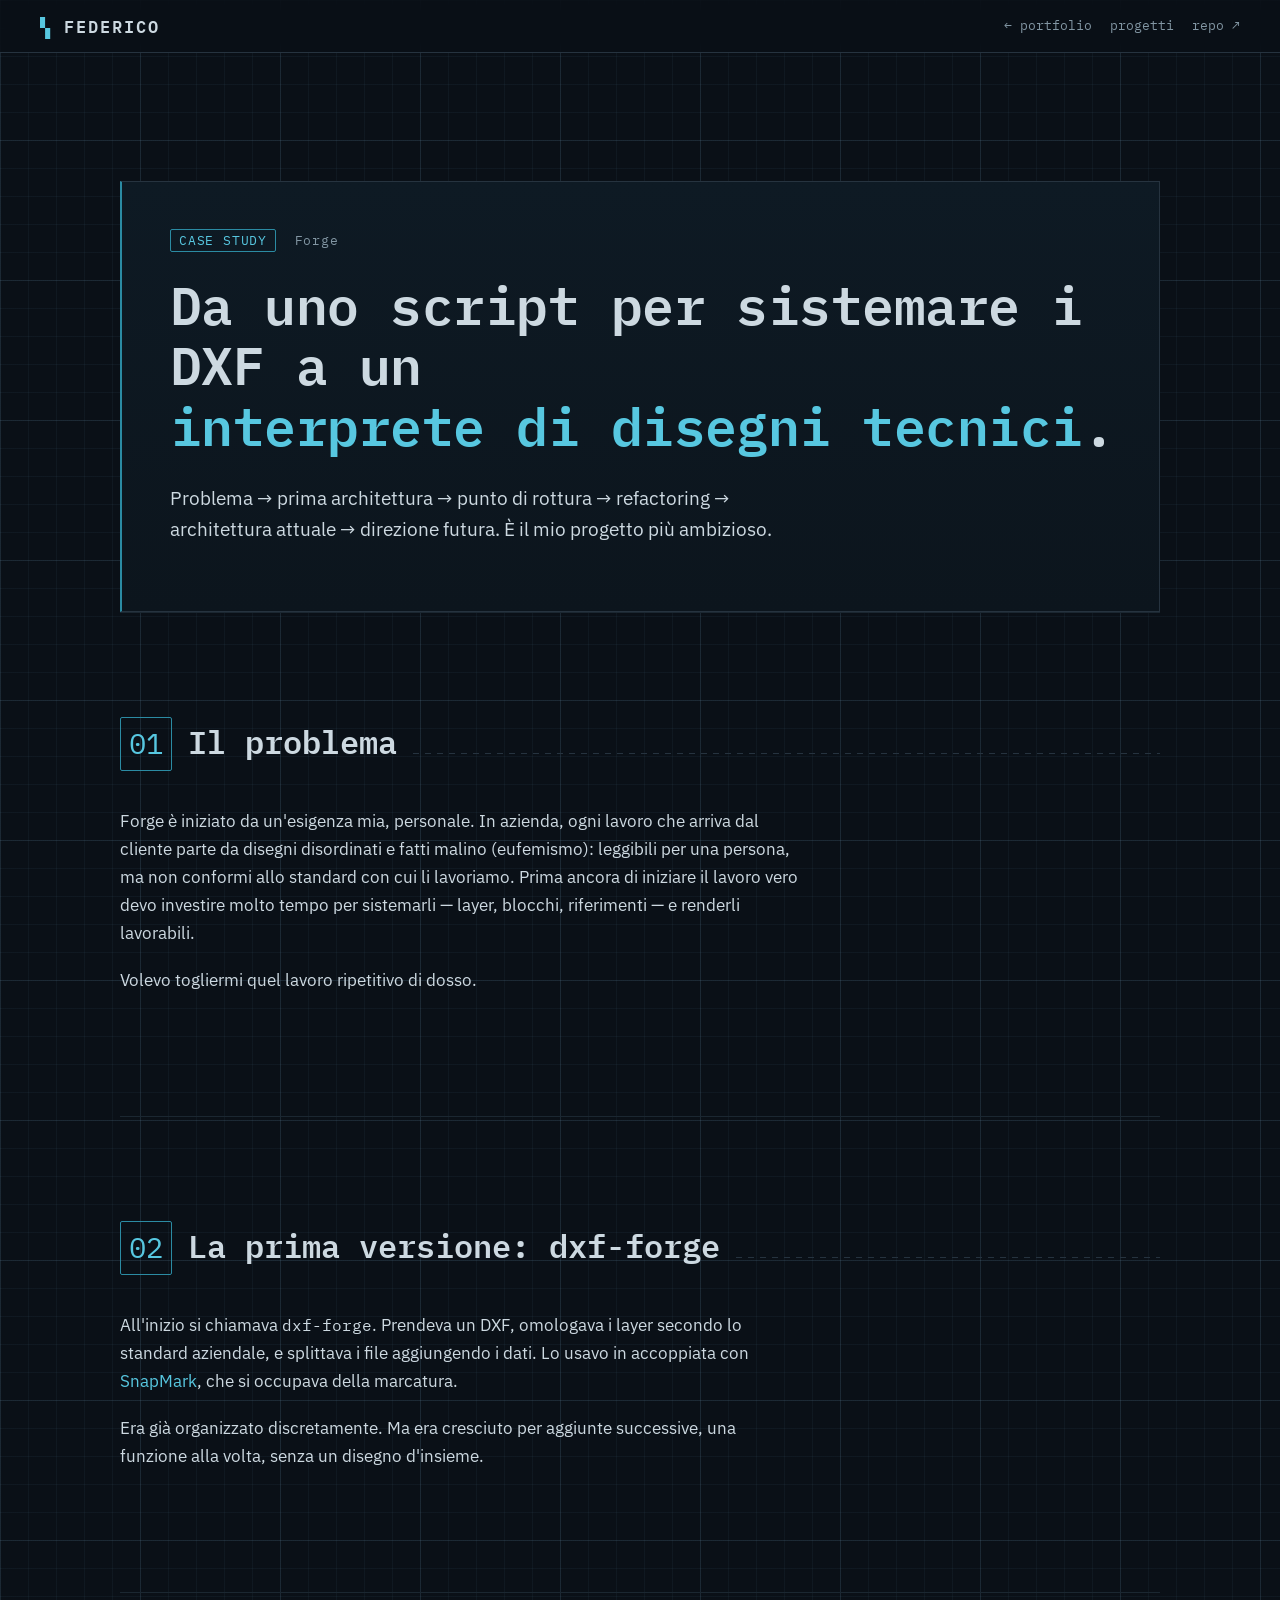
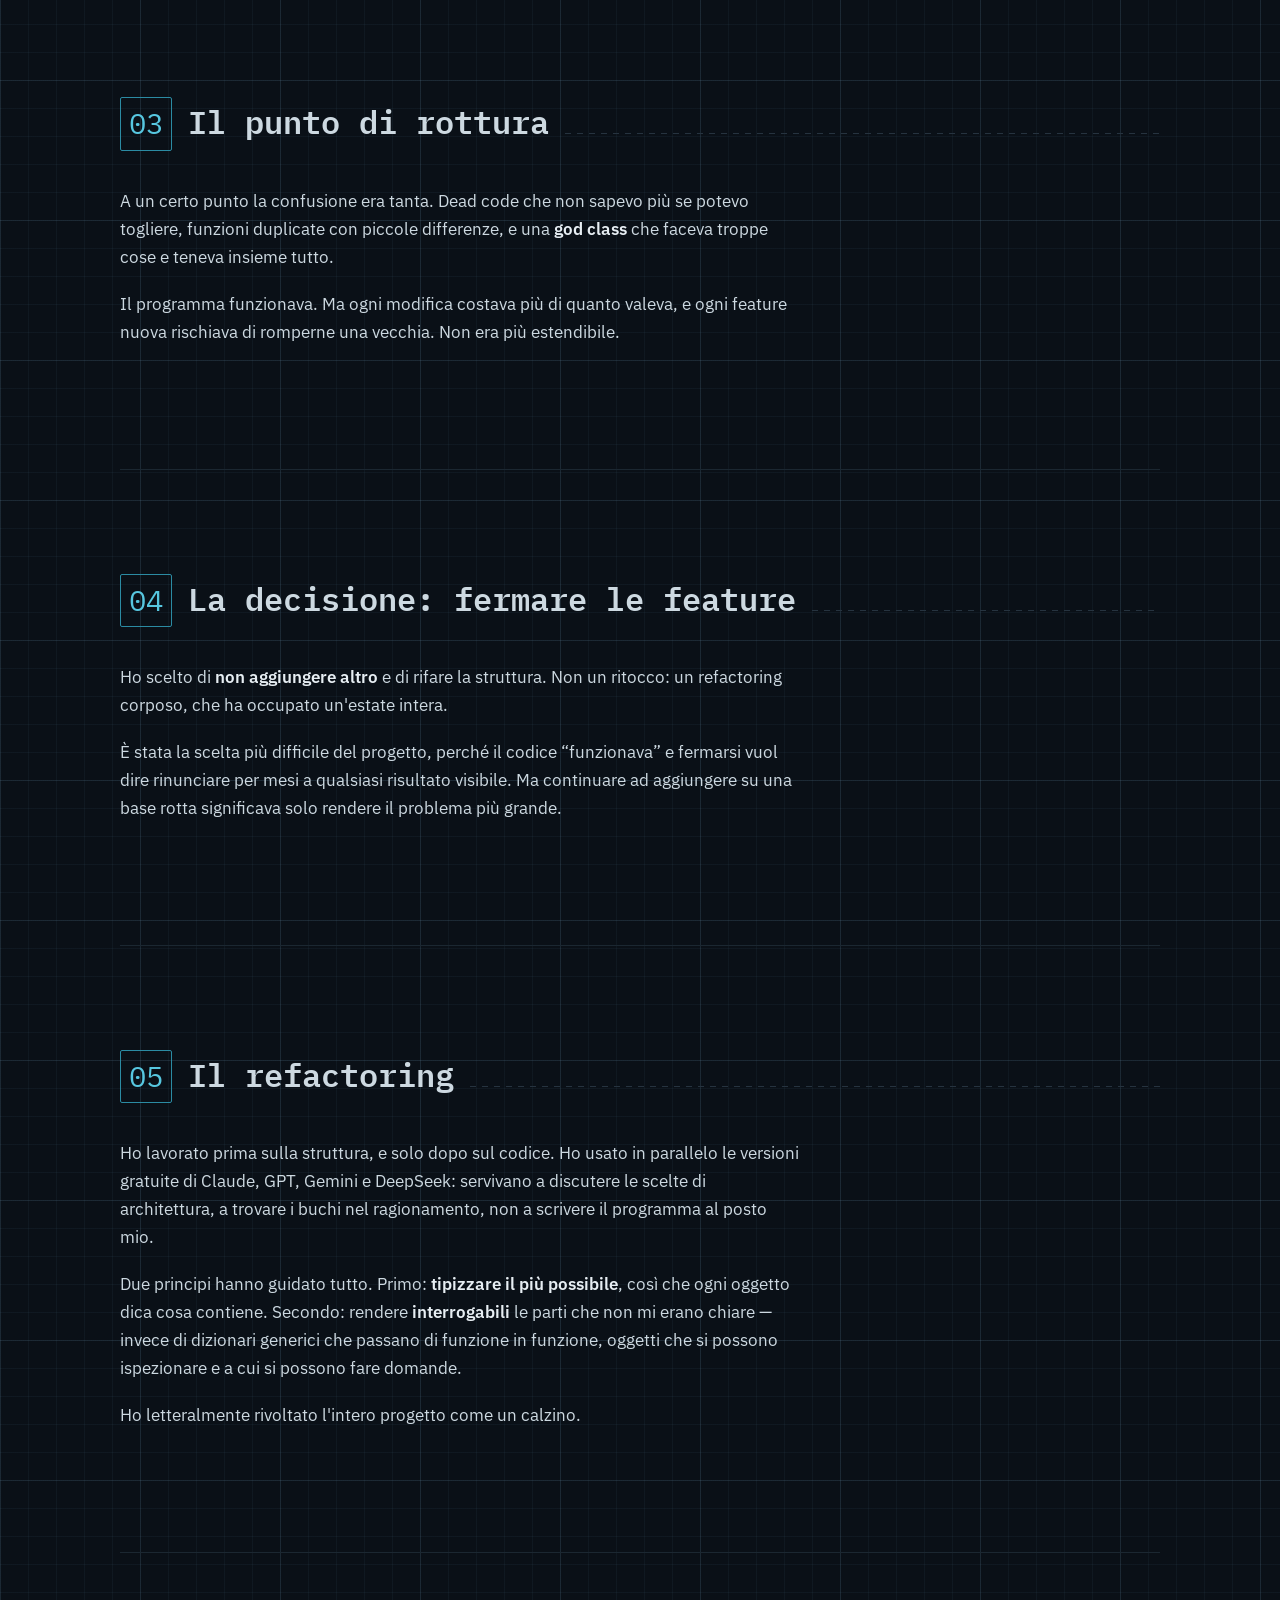
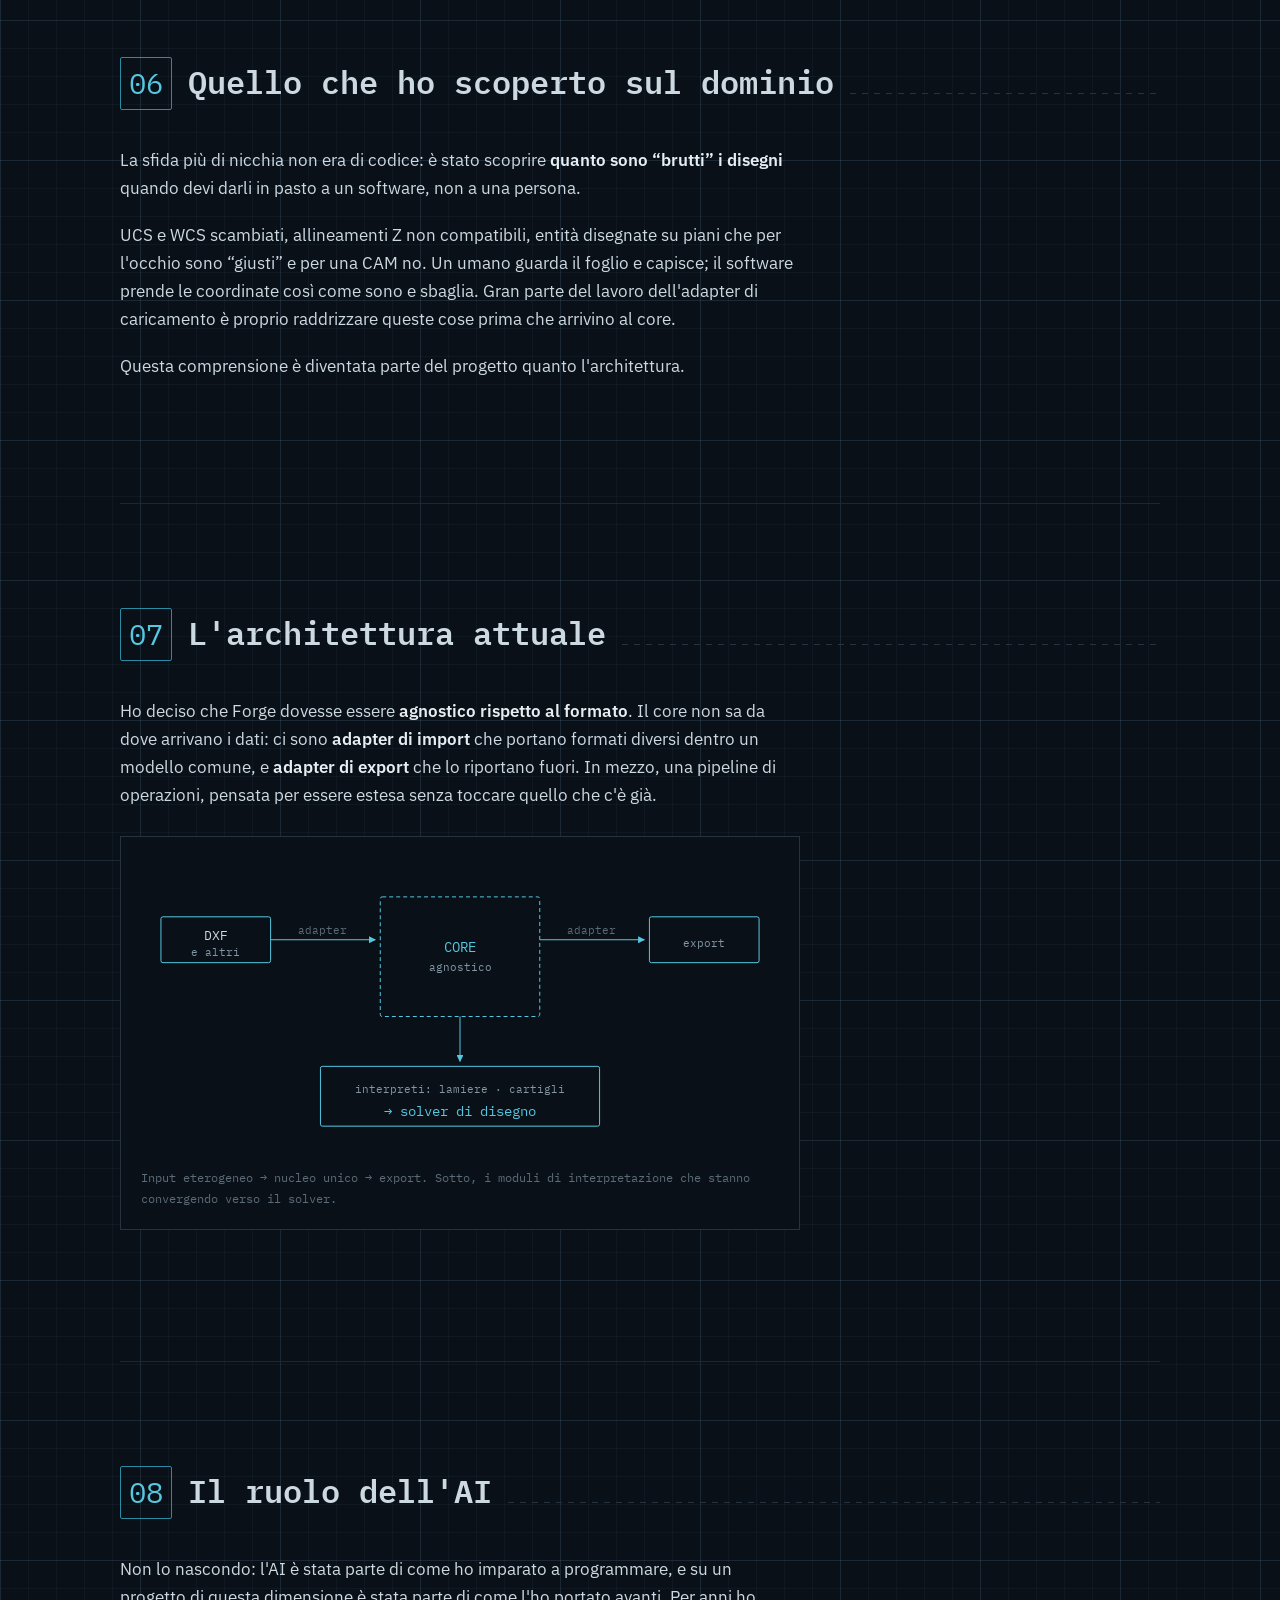
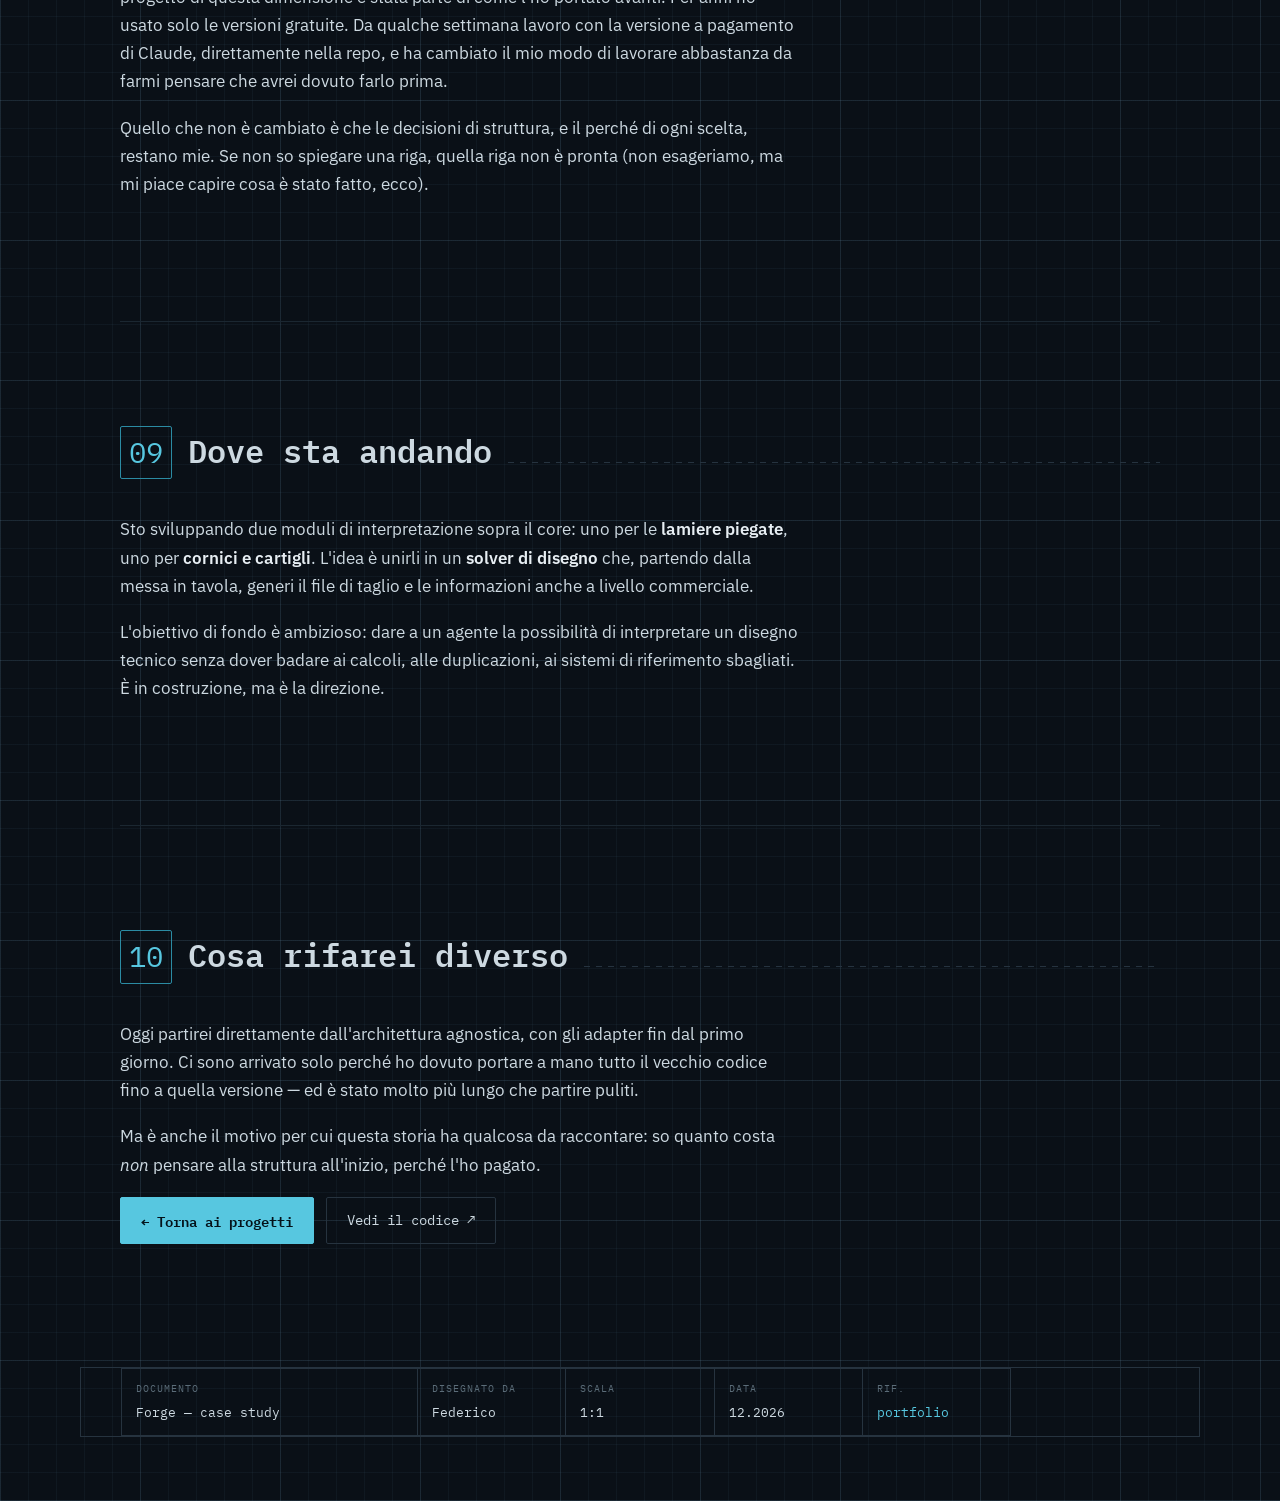
==== forge.html @ f7c309a3 "First version" ====
<!DOCTYPE html>
<html lang="it">
<head>
    <meta charset="UTF-8">
    <meta name="viewport" content="width=device-width, initial-scale=1.0">
    <title>Forge — case study — Federico</title>
    <meta name="description" content="Case study: da dxf-forge, uno script per omologare i layer dei DXF, a Forge, un interprete di disegni tecnici con core agnostico rispetto al formato. Problema, punto di rottura, il refactoring di un'estate, architettura attuale e direzione futura.">
    <meta name="author" content="Federico">

    <link rel="preconnect" href="https://fonts.googleapis.com">
    <link rel="preconnect" href="https://fonts.gstatic.com" crossorigin>
    <link href="https://fonts.googleapis.com/css2?family=IBM+Plex+Mono:wght@400;500;600&family=IBM+Plex+Sans:wght@400;500;600&display=swap" rel="stylesheet">
    <link rel="stylesheet" href="style.css">
</head>
<body>

<a class="skip-link" href="#main">Salta al contenuto</a>

<header class="topbar">
    <a class="topbar__id" href="index.html">
        <span class="mark">▚</span> FEDERICO
    </a>
    <nav class="topbar__nav" aria-label="Navigazione">
        <a href="index.html">← portfolio</a>
        <a href="index.html#progetti">progetti</a>
        <a href="https://github.com/serg-you-lin/forge" target="_blank" rel="noopener">repo ↗</a>
    </nav>
</header>

<main id="main">

    <!-- ============================================ INTESTAZIONE -->
    <section class="hero hero--case">
        <div class="hero__frame">
            <p class="eyebrow">
                <span class="eyebrow__tag">CASE STUDY</span>
                Forge
            </p>

            <h1 id="hero-title">
                Da uno script per sistemare i DXF a un
                <span class="hl">interprete di disegni tecnici</span>.
            </h1>

            <p class="hero__lede">
                Problema → prima architettura → punto di rottura → refactoring →
                architettura attuale → direzione futura. È il mio progetto più ambizioso.
            </p>
        </div>
    </section>

    <!-- ============================================ 01 PROBLEMA -->
    <section class="section" aria-labelledby="s1">
        <div class="section__head">
            <span class="section__num">01</span>
            <h2 id="s1">Il problema</h2>
            <span class="section__rule" aria-hidden="true"></span>
        </div>
        <div class="prose">
            <p>
                Forge è iniziato da un'esigenza mia, personale. In azienda, ogni lavoro
                che arriva dal cliente parte da disegni disordinati e fatti malino (eufemismo):
                leggibili per una persona, ma non conformi allo standard con cui li
                lavoriamo. Prima ancora di iniziare il lavoro vero devo investire molto
                tempo per sistemarli — layer, blocchi, riferimenti — e renderli
                lavorabili.
            </p>
            <p>
                Volevo togliermi quel lavoro ripetitivo di dosso.
            </p>
        </div>
    </section>

    <!-- ============================================ 02 PRIMA ARCHITETTURA -->
    <section class="section" aria-labelledby="s2">
        <div class="section__head">
            <span class="section__num">02</span>
            <h2 id="s2">La prima versione: dxf-forge</h2>
            <span class="section__rule" aria-hidden="true"></span>
        </div>
        <div class="prose">
            <p>
                All'inizio si chiamava <span class="mono">dxf-forge</span>. Prendeva un
                DXF, omologava i layer secondo lo standard aziendale, e splittava i file
                aggiungendo i dati. Lo usavo in accoppiata con
                <a href="index.html#snapmark">SnapMark</a>, che si occupava della
                marcatura.
            </p>
            <p>
                Era già organizzato discretamente. Ma era cresciuto per aggiunte
                successive, una funzione alla volta, senza un disegno d'insieme.
            </p>
        </div>
    </section>

    <!-- ============================================ 03 PUNTO DI ROTTURA -->
    <section class="section" aria-labelledby="s3">
        <div class="section__head">
            <span class="section__num">03</span>
            <h2 id="s3">Il punto di rottura</h2>
            <span class="section__rule" aria-hidden="true"></span>
        </div>
        <div class="prose">
            <p>
                A un certo punto la confusione era tanta. Dead code che non sapevo più
                se potevo togliere, funzioni duplicate con piccole differenze, e una
                <strong>god class</strong> che faceva troppe cose e teneva insieme tutto.
            </p>
            <p>
                Il programma funzionava. Ma ogni modifica costava più di quanto valeva,
                e ogni feature nuova rischiava di romperne una vecchia. Non era più
                estendibile.
            </p>
        </div>
    </section>

    <!-- ============================================ 04 DECISIONE -->
    <section class="section" aria-labelledby="s4">
        <div class="section__head">
            <span class="section__num">04</span>
            <h2 id="s4">La decisione: fermare le feature</h2>
            <span class="section__rule" aria-hidden="true"></span>
        </div>
        <div class="prose">
            <p>
                Ho scelto di <strong>non aggiungere altro</strong> e di rifare la
                struttura. Non un ritocco: un refactoring corposo, che ha occupato
                un'estate intera.
            </p>
            <p>
                È stata la scelta più difficile del progetto, perché il codice
                “funzionava” e fermarsi vuol dire rinunciare per mesi a qualsiasi
                risultato visibile. Ma continuare ad aggiungere su una base rotta
                significava solo rendere il problema più grande.
            </p>
        </div>
    </section>

    <!-- ============================================ 05 REFACTORING -->
    <section class="section" aria-labelledby="s5">
        <div class="section__head">
            <span class="section__num">05</span>
            <h2 id="s5">Il refactoring</h2>
            <span class="section__rule" aria-hidden="true"></span>
        </div>
        <div class="prose">
            <p>
                Ho lavorato prima sulla struttura, e solo dopo sul codice.
                Ho usato in parallelo le versioni gratuite di Claude,
                GPT, Gemini e DeepSeek: servivano a discutere le scelte di architettura,
                a trovare i buchi nel ragionamento, non a scrivere il programma al posto
                mio.
            </p>
            <p>
                Due principi hanno guidato tutto. Primo: <strong>tipizzare il più
                possibile</strong>, così che ogni oggetto dica cosa contiene. Secondo:
                rendere <strong>interrogabili</strong> le parti che non mi erano chiare —
                invece di dizionari generici che passano di funzione in funzione, oggetti
                che si possono ispezionare e a cui si possono fare domande.
            </p>
            <p>
                Ho letteralmente rivoltato l'intero progetto come un calzino.
            </p>
        </div>
    </section>

    <!-- ============================================ 06 DOMINIO -->
    <section class="section" aria-labelledby="s6">
        <div class="section__head">
            <span class="section__num">06</span>
            <h2 id="s6">Quello che ho scoperto sul dominio</h2>
            <span class="section__rule" aria-hidden="true"></span>
        </div>
        <div class="prose">
            <p>
                La sfida più di nicchia non era di codice: è stato scoprire
                <strong>quanto sono “brutti” i disegni</strong> quando devi darli in
                pasto a un software, non a una persona.
            </p>
            <p>
                UCS e WCS scambiati, allineamenti Z non compatibili, entità disegnate
                su piani che per l'occhio sono “giusti” e per una CAM no. Un umano
                guarda il foglio e capisce; il software prende le coordinate così come
                sono e sbaglia. Gran parte del lavoro dell'adapter di caricamento è
                proprio raddrizzare queste cose prima che arrivino al core.
            </p>
            <p>
                Questa comprensione è diventata parte del progetto quanto l'architettura.
            </p>
        </div>
    </section>

    <!-- ============================================ 07 ARCHITETTURA ATTUALE -->
    <section class="section" aria-labelledby="s7">
        <div class="section__head">
            <span class="section__num">07</span>
            <h2 id="s7">L'architettura attuale</h2>
            <span class="section__rule" aria-hidden="true"></span>
        </div>
        <div class="prose">
            <p>
                Ho deciso che Forge dovesse essere <strong>agnostico rispetto al
                formato</strong>. Il core non sa da dove arrivano i dati: ci sono
                <strong>adapter di import</strong> che portano formati diversi dentro un
                modello comune, e <strong>adapter di export</strong> che lo riportano
                fuori. In mezzo, una pipeline di operazioni, pensata per essere estesa
                senza toccare quello che c'è già.
            </p>

            <figure class="diagram">
                <svg viewBox="0 0 640 300" role="img" aria-labelledby="forge-diagram-title">
                    <title id="forge-diagram-title">Architettura di Forge: adapter di input, core agnostico, adapter di output, e sotto i moduli interpreti che convergono verso un solver di disegno</title>
                    <defs>
                        <marker id="arrow" viewBox="0 0 10 10" refX="9" refY="5" markerWidth="7" markerHeight="7" orient="auto-start-reverse">
                            <path d="M0 0 L10 5 L0 10 z" fill="currentColor"/>
                        </marker>
                    </defs>
                    <g class="d-dim">
                        <rect x="20" y="60" width="110" height="46" rx="2"/>
                        <text x="75" y="80">DXF</text>
                        <text x="75" y="96" class="d-small">e altri</text>
                    </g>
                    <line x1="130" y1="83" x2="235" y2="83" marker-end="url(#arrow)"/>
                    <text x="182" y="74" class="d-small d-mid">adapter</text>

                    <g class="d-core">
                        <rect x="240" y="40" width="160" height="120" rx="2"/>
                        <text x="320" y="92" class="d-strong">CORE</text>
                        <text x="320" y="112" class="d-small">agnostico</text>
                    </g>

                    <line x1="400" y1="83" x2="505" y2="83" marker-end="url(#arrow)"/>
                    <text x="452" y="74" class="d-small d-mid">adapter</text>
                    <g class="d-dim">
                        <rect x="510" y="60" width="110" height="46" rx="2"/>
                        <text x="565" y="87" class="d-small">export</text>
                    </g>

                    <line x1="320" y1="160" x2="320" y2="205" marker-end="url(#arrow)"/>
                    <g class="d-dim">
                        <rect x="180" y="210" width="280" height="60" rx="2"/>
                        <text x="320" y="234" class="d-small">interpreti: lamiere · cartigli</text>
                        <text x="320" y="256" class="d-strong">→ solver di disegno</text>
                    </g>
                </svg>
                <figcaption>
                    Input eterogeneo → nucleo unico → export. Sotto, i moduli di
                    interpretazione che stanno convergendo verso il solver.
                </figcaption>
            </figure>
        </div>
    </section>

    <!-- ============================================ 08 AI -->
    <section class="section" aria-labelledby="s8">
        <div class="section__head">
            <span class="section__num">08</span>
            <h2 id="s8">Il ruolo dell'AI</h2>
            <span class="section__rule" aria-hidden="true"></span>
        </div>
        <div class="prose">
            <p>
                Non lo nascondo: l'AI è stata parte di come ho imparato a programmare,
                e su un progetto di questa dimensione è stata parte di come l'ho
                portato avanti. Per anni ho usato solo le versioni gratuite. Da qualche
                settimana lavoro con la versione a pagamento di Claude, direttamente
                nella repo, e ha cambiato il mio modo di lavorare abbastanza da farmi
                pensare che avrei dovuto farlo prima.
            </p>
            <p>
                Quello che non è cambiato è che le decisioni di struttura, e il perché
                di ogni scelta, restano mie. Se non so spiegare una riga, quella riga
                non è pronta (non esageriamo, ma mi piace capire cosa è stato fatto, ecco).
            </p>
        </div>
    </section>

    <!-- ============================================ 09 FUTURO -->
    <section class="section" aria-labelledby="s9">
        <div class="section__head">
            <span class="section__num">09</span>
            <h2 id="s9">Dove sta andando</h2>
            <span class="section__rule" aria-hidden="true"></span>
        </div>
        <div class="prose">
            <p>
                Sto sviluppando due moduli di interpretazione sopra il core: uno per le
                <strong>lamiere piegate</strong>, uno per <strong>cornici e
                cartigli</strong>. L'idea è unirli in un <strong>solver di disegno</strong>
                che, partendo dalla messa in tavola, generi il file di taglio e le
                informazioni anche a livello commerciale.
            </p>
            <p>
                L'obiettivo di fondo è ambizioso: dare a un agente la possibilità di
                interpretare un disegno tecnico senza dover badare ai calcoli, alle
                duplicazioni, ai sistemi di riferimento sbagliati. È in costruzione, ma
                è la direzione.
            </p>
        </div>
    </section>

    <!-- ============================================ 10 COSA RIFAREI -->
    <section class="section" aria-labelledby="s10">
        <div class="section__head">
            <span class="section__num">10</span>
            <h2 id="s10">Cosa rifarei diverso</h2>
            <span class="section__rule" aria-hidden="true"></span>
        </div>
        <div class="prose">
            <p>
                Oggi partirei direttamente dall'architettura agnostica, con gli adapter
                fin dal primo giorno. Ci sono arrivato solo perché ho dovuto portare a
                mano tutto il vecchio codice fino a quella versione — ed è stato molto
                più lungo che partire puliti.
            </p>
            <p>
                Ma è anche il motivo per cui questa storia ha qualcosa da raccontare:
                so quanto costa <em>non</em> pensare alla struttura all'inizio, perché
                l'ho pagato.
            </p>

            <p class="project__cta-line">
                <a class="btn btn--primary" href="index.html#progetti">← Torna ai progetti</a>
                <a class="btn" href="https://github.com/serg-you-lin/forge" target="_blank" rel="noopener">Vedi il codice ↗</a>
            </p>
        </div>
    </section>
</main>

<footer class="titleblock" aria-label="Cartiglio">
    <div class="titleblock__cell titleblock__cell--wide">
        <span class="k">DOCUMENTO</span>
        <span class="v">Forge — case study</span>
    </div>
    <div class="titleblock__cell">
        <span class="k">DISEGNATO DA</span>
        <span class="v">Federico</span>
    </div>
    <div class="titleblock__cell">
        <span class="k">SCALA</span>
        <span class="v">1:1</span>
    </div>
    <div class="titleblock__cell">
        <span class="k">DATA</span>
        <span class="v" id="tb-date">2026</span>
    </div>
    <div class="titleblock__cell titleblock__cell--wide">
        <span class="k">RIF.</span>
        <span class="v"><a href="index.html">portfolio</a></span>
    </div>
</footer>

<script src="script.js"></script>
</body>
</html>
---- style.css ----
/* =========================================================================
   Portfolio — Federico
   Estetica: blueprint / disegno tecnico. Fondo scuro, griglia tenue,
   linee di quota, tipografia monospace tecnica, cartiglio in chiusura.
   ========================================================================= */

:root {
    --bg:          #0a1017;
    --bg-panel:    #0e1a24;
    --bg-panel-2:  #0c151d;
    --grid:        rgba(120, 175, 205, 0.055);
    --grid-strong: rgba(120, 175, 205, 0.11);

    --ink:         #cdd9e1;
    --ink-dim:     #8296a3;
    --ink-faint:   #5b6c78;

    --line:        #26333f;
    --line-soft:   #1b2731;

    --accent:      #57c7e0;   /* ciano: linee di quota, link, bordi vivi */
    --accent-deep: #2b8ba3;
    --warm:        #e0a45c;   /* ambra: usato con parsimonia (revisioni, hatch) */

    --maxw:        1120px;
    --prose:       68ch;

    --mono: "IBM Plex Mono", ui-monospace, "SF Mono", "Cascadia Code", Menlo, Consolas, monospace;
    --sans: "IBM Plex Sans", system-ui, -apple-system, "Segoe UI", Roboto, sans-serif;
}

* { box-sizing: border-box; }

[hidden] { display: none !important; }

html { scroll-behavior: smooth; }

@media (prefers-reduced-motion: reduce) {
    html { scroll-behavior: auto; }
    * { animation: none !important; transition: none !important; }
}

body {
    margin: 0;
    background-color: var(--bg);
    background-image:
        linear-gradient(var(--grid) 1px, transparent 1px),
        linear-gradient(90deg, var(--grid) 1px, transparent 1px),
        linear-gradient(var(--grid-strong) 1px, transparent 1px),
        linear-gradient(90deg, var(--grid-strong) 1px, transparent 1px);
    background-size:
        28px 28px,
        28px 28px,
        140px 140px,
        140px 140px;
    color: var(--ink);
    font-family: var(--sans);
    font-size: 17px;
    line-height: 1.65;
    -webkit-font-smoothing: antialiased;
}

h1, h2, h3 { font-family: var(--mono); font-weight: 600; line-height: 1.15; }

a { color: var(--accent); text-decoration: none; }
a:hover { text-decoration: underline; text-underline-offset: 3px; }

strong { color: #e7eef3; font-weight: 600; }

.mono { font-family: var(--mono); font-size: 0.92em; }

.skip-link {
    position: absolute;
    left: -9999px;
    top: 0;
    background: var(--accent);
    color: #04121a;
    padding: 10px 16px;
    font-family: var(--mono);
    z-index: 100;
}
.skip-link:focus { left: 8px; top: 8px; }

:focus-visible {
    outline: 2px solid var(--accent);
    outline-offset: 3px;
}

/* ---------------------------------------------------------------- topbar */
.topbar {
    position: sticky;
    top: 0;
    z-index: 50;
    display: flex;
    flex-wrap: wrap;
    gap: 8px 20px;
    align-items: center;
    justify-content: space-between;
    padding: 12px clamp(16px, 4vw, 40px);
    background: rgba(10, 16, 23, 0.85);
    backdrop-filter: blur(8px);
    border-bottom: 1px solid var(--line);
}

.topbar__id {
    font-family: var(--mono);
    font-weight: 600;
    letter-spacing: 0.12em;
    color: var(--ink);
}
.topbar__id:hover { text-decoration: none; color: var(--accent); }
.topbar__id .mark { color: var(--accent); }

.topbar__nav {
    display: flex;
    flex-wrap: wrap;
    gap: 4px 18px;
    font-family: var(--mono);
    font-size: 0.82rem;
}
.topbar__nav a { color: var(--ink-dim); }
.topbar__nav a:hover,
.topbar__nav a.is-active { color: var(--accent); text-decoration: none; }
.topbar__nav a.is-active { text-shadow: 0 0 12px rgba(87, 199, 224, 0.4); }

/* ---------------------------------------------------------------- layout */
main {
    max-width: var(--maxw);
    margin: 0 auto;
    padding: 0 clamp(16px, 4vw, 40px);
}

.section {
    padding: clamp(56px, 9vw, 104px) 0;
    border-top: 1px solid var(--line-soft);
}

.section__head {
    display: flex;
    align-items: baseline;
    gap: 16px;
    margin-bottom: 36px;
}
.section__num {
    font-family: var(--mono);
    font-size: 1.8rem;
    color: var(--accent);
    border: 1px solid var(--accent-deep);
    padding: 2px 8px;
    border-radius: 2px;
    flex: none;
}
.section__head h2 { font-size: clamp(1.5rem, 4vw, 2rem); margin: 0; }
.section__rule {
    flex: 1;
    height: 1px;
    background: repeating-linear-gradient(90deg, var(--line) 0 6px, transparent 6px 12px);
}

.section__intro {
    color: var(--ink-dim);
    max-width: var(--prose);
    margin: -12px 0 32px;
    font-family: var(--mono);
    font-size: 0.9rem;
}

/* ---------------------------------------------------------------- hero */
.hero {
    padding: clamp(48px, 11vw, 128px) 0 clamp(40px, 7vw, 72px);
}

.hero__frame {
    position: relative;
    border: 1px solid var(--line);
    border-left: 2px solid var(--accent-deep);
    padding: clamp(24px, 5vw, 48px);
    background: linear-gradient(180deg, var(--bg-panel), var(--bg-panel-2));
}

.eyebrow {
    font-family: var(--mono);
    font-size: 0.82rem;
    letter-spacing: 0.06em;
    color: var(--ink-dim);
    margin: 0 0 22px;
}
.eyebrow__tag {
    color: var(--accent);
    border: 1px solid var(--accent-deep);
    padding: 2px 8px;
    border-radius: 2px;
    margin-right: 10px;
}

h1#hero-title {
    font-size: clamp(1.9rem, 6vw, 3.3rem);
    margin: 0 0 26px;
    letter-spacing: -0.01em;
}
h1 .hl {
    color: var(--accent);
    position: relative;
    white-space: nowrap;
}
h1 .hl::after {
    content: "";
    position: absolute;
    left: 0; right: 0; bottom: 2px;
    height: 6px;
    background: rgba(87, 199, 224, 0.18);
    z-index: -1;
}

.hero__lede {
    font-size: clamp(1rem, 2.4vw, 1.2rem);
    max-width: 60ch;
    margin: 0 0 18px;
}
.hero__identity {
    color: var(--ink-dim);
    max-width: 62ch;
    margin: 0 0 30px;
}

.hero__cta {
    display: flex;
    flex-wrap: wrap;
    gap: 12px;
}

.btn {
    display: inline-block;
    font-family: var(--mono);
    font-size: 0.88rem;
    padding: 11px 20px;
    border: 1px solid var(--line);
    border-radius: 2px;
    color: var(--ink);
    background: transparent;
    transition: border-color 0.15s, color 0.15s, background 0.15s;
}
.btn:hover {
    text-decoration: none;
    border-color: var(--accent);
    color: var(--accent);
}
.btn--primary {
    background: var(--accent);
    border-color: var(--accent);
    color: #04121a;
    font-weight: 600;
}
.btn--primary:hover {
    background: #7ad6ea;
    border-color: #7ad6ea;
    color: #04121a;
}
.btn--ghost { color: var(--ink-dim); }

.dimline {
    display: flex;
    align-items: center;
    gap: 6px;
    margin-top: 34px;
    color: var(--accent);
}
.dimline__end {
    width: 1px;
    height: 12px;
    background: currentColor;
    flex: none;
}
.dimline__bar {
    height: 1px;
    background: currentColor;
    flex: 1;
    min-width: 18px;
}
.dimline__label {
    font-family: var(--mono);
    font-size: 0.74rem;
    letter-spacing: 0.04em;
    color: var(--ink-dim);
    white-space: nowrap;
}

.hero__stats {
    list-style: none;
    display: grid;
    grid-template-columns: repeat(auto-fit, minmax(180px, 1fr));
    gap: 1px;
    margin: 28px 0 0;
    padding: 0;
    background: var(--line-soft);
    border: 1px solid var(--line-soft);
}
.hero__stats li {
    background: var(--bg);
    padding: 18px 20px;
    display: flex;
    flex-direction: column;
    gap: 4px;
}
.hero__stats .num {
    font-family: var(--mono);
    font-size: 1.9rem;
    color: var(--accent);
    line-height: 1;
}
.hero__stats .cap {
    font-size: 0.82rem;
    color: var(--ink-dim);
}

.hero__index {
    display: grid;
    grid-template-columns: repeat(auto-fit, minmax(200px, 1fr));
    gap: 1px;
    margin-top: 28px;
    background: var(--line-soft);
    border: 1px solid var(--line-soft);
}
.hero__index a {
    background: var(--bg);
    color: var(--ink);
    font-family: var(--mono);
    font-size: 0.9rem;
    padding: 16px 18px;
    display: flex;
    align-items: center;
    gap: 10px;
    transition: background 0.15s, color 0.15s;
}
.hero__index a:hover {
    text-decoration: none;
    background: var(--bg-panel);
    color: var(--accent);
}
.hero__index-n {
    color: var(--accent);
    font-size: 0.78rem;
    flex: none;
}

/* ---------------------------------------------------------------- prose */
.prose { max-width: var(--prose); }
.prose p { margin: 0 0 1.1em; }

.project__cta-line { margin: 1.6em 0 0; display: flex; flex-wrap: wrap; gap: 12px; }

.hero--case { padding-bottom: 0; }

.pull {
    margin: 1.6em 0;
    padding: 4px 0 4px 20px;
    border-left: 2px solid var(--accent);
    font-family: var(--mono);
    font-size: 0.95rem;
    color: var(--ink);
}
.pull p { margin: 0; }

/* ---------------------------------------------------------------- skills */
.skills {
    display: grid;
    grid-template-columns: repeat(auto-fit, minmax(260px, 1fr));
    gap: 1px;
    background: var(--line-soft);
    border: 1px solid var(--line-soft);
}
.skillcol {
    background: var(--bg);
    padding: 24px 22px;
}
.skillcol h3 {
    font-size: 0.95rem;
    margin: 0 0 16px;
    color: var(--accent);
    letter-spacing: 0.04em;
}
.skillcol ul { margin: 0; padding: 0; list-style: none; }
.skillcol li {
    position: relative;
    padding-left: 18px;
    margin-bottom: 12px;
    font-size: 0.92rem;
    color: var(--ink-dim);
}
.skillcol li::before {
    content: "+";
    position: absolute;
    left: 0;
    color: var(--accent-deep);
    font-family: var(--mono);
}
.skillcol strong { color: var(--ink); }

/* ---------------------------------------------------------------- projects */
.project {
    position: relative;
    background: linear-gradient(180deg, var(--bg-panel), var(--bg-panel-2));
    border: 1px solid var(--line);
    padding: clamp(22px, 4vw, 40px);
    margin-bottom: 28px;
}
.project--feature { margin-bottom: 36px; }

.project__corner {
    position: absolute;
    width: 14px;
    height: 14px;
    border: 2px solid var(--accent);
    pointer-events: none;
}
.project__corner--tl { top: -1px; left: -1px; border-right: 0; border-bottom: 0; }
.project__corner--br { bottom: -1px; right: -1px; border-left: 0; border-top: 0; }

.project__kicker {
    font-family: var(--mono);
    font-size: 0.72rem;
    letter-spacing: 0.14em;
    color: var(--accent);
    margin: 0 0 8px;
}
.project__head h3 {
    font-size: clamp(1.3rem, 3.4vw, 1.8rem);
    margin: 0;
}
.project__tagline {
    color: var(--ink-dim);
    margin: 10px 0 0;
    max-width: 54ch;
}
.project__body { margin-top: 22px; }

.project__note {
    border-top: 1px solid var(--line-soft);
    padding-top: 16px;
    color: var(--ink-dim);
    font-style: italic;
}
.project__micro,
.project__body .project__micro {
    font-family: var(--mono);
    font-size: 0.8rem;
    color: var(--ink-faint);
    margin: 8px 0 0;
}

.project__meta {
    display: flex;
    flex-wrap: wrap;
    gap: 8px;
    margin-top: 20px;
}
.tag {
    font-family: var(--mono);
    font-size: 0.76rem;
    padding: 4px 10px;
    border: 1px solid var(--line);
    border-radius: 2px;
    color: var(--ink-dim);
}
.tag--link {
    color: var(--accent);
    border-color: var(--accent-deep);
}
.tag--link:hover { background: rgba(87, 199, 224, 0.1); text-decoration: none; }

/* case study steps */
.casestudy {
    display: grid;
    gap: 2px;
    background: var(--line-soft);
    border: 1px solid var(--line-soft);
    margin-bottom: 28px;
}
.casestudy__step {
    background: var(--bg);
    padding: 16px 18px;
    display: grid;
    grid-template-columns: 160px 1fr;
    gap: 18px;
}
.casestudy__label {
    font-family: var(--mono);
    font-size: 0.78rem;
    color: var(--accent);
    letter-spacing: 0.04em;
    padding-top: 2px;
}
.casestudy__step p { margin: 0; font-size: 0.94rem; }

/* minor grid */
.grid-minor {
    display: grid;
    grid-template-columns: repeat(auto-fit, minmax(280px, 1fr));
    gap: 20px;
}
.project--minor { padding: 24px; margin-bottom: 0; }
.project--minor .project__head h3 { font-size: 1.15rem; }
.project--minor p { font-size: 0.9rem; }

/* code */
.code {
    background: #060c12;
    border: 1px solid var(--line);
    border-left: 2px solid var(--accent-deep);
    padding: 16px 18px;
    overflow-x: auto;
    font-family: var(--mono);
    font-size: 0.82rem;
    line-height: 1.7;
    color: var(--ink);
    margin: 1.4em 0;
}
.code code { font-family: inherit; }
.code--sm { font-size: 0.76rem; margin: 1em 0; }
.c-c { color: var(--ink-faint); }
.c-f { color: var(--accent); }
.c-s { color: var(--warm); }
.c-n { color: #b58be0; }

.featlist {
    list-style: none;
    padding: 0;
    margin: 1.2em 0 0;
    display: grid;
    grid-template-columns: repeat(auto-fit, minmax(190px, 1fr));
    gap: 6px 18px;
}
.featlist li {
    position: relative;
    padding-left: 16px;
    font-family: var(--mono);
    font-size: 0.82rem;
    color: var(--ink-dim);
}
.featlist li::before {
    content: "▸";
    position: absolute;
    left: 0;
    color: var(--accent-deep);
}

/* diagrams */
.diagram {
    margin: 1.6em 0;
    padding: 20px;
    border: 1px solid var(--line);
    background: var(--bg);
}
.diagram--inline { padding: 12px; margin: 1em 0; }
.diagram svg {
    display: block;
    width: 100%;
    height: auto;
    color: var(--accent);
}
.diagram figcaption {
    margin-top: 12px;
    font-family: var(--mono);
    font-size: 0.76rem;
    color: var(--ink-faint);
}

.diagram text {
    font-family: var(--mono);
    font-size: 13px;
    fill: var(--ink);
    text-anchor: middle;
    dominant-baseline: middle;
}
.diagram .d-small { font-size: 11px; fill: var(--ink-dim); }
.diagram .d-strong { fill: var(--accent); font-size: 14px; }
.diagram .d-mid { fill: var(--ink-faint); }
.diagram .d-dim rect,
.diagram .d-core rect {
    fill: none;
    stroke: currentColor;
    stroke-width: 1;
}
.diagram .d-core rect { stroke-dasharray: 4 3; }
.diagram line { stroke: currentColor; stroke-width: 1; }
.diagram .d-dim line { stroke: var(--ink-faint); }

.diagram .d-hatch rect {
    fill: url(#hatchpat);
    stroke: var(--warm);
    stroke-width: 1;
}
.diagram .seg path {
    stroke: currentColor;
    stroke-width: 6;
    stroke-linecap: round;
    fill: none;
}

/* ---------------------------------------------------------------- prima / dopo (toggle) */
.ba {
    margin: 1.6em 0;
}
.ba__stage {
    display: block;
    position: relative;
    width: 100%;
    padding: 0;
    border: 1px solid var(--line);
    background: #05090d;
    cursor: pointer;
    font: inherit;
    color: inherit;
    transition: border-color 0.15s;
}
.ba__stage:hover,
.ba__stage:focus-visible { border-color: var(--accent); }
.ba__img {
    display: block;
    width: 100%;
    height: auto;
}
.ba__img[hidden] { display: none; }
.ba__state {
    position: absolute;
    top: 10px;
    left: 10px;
    display: flex;
    align-items: center;
    gap: 7px;
    font-family: var(--mono);
    font-size: 0.72rem;
    letter-spacing: 0.1em;
    color: var(--accent);
    background: rgba(5, 9, 13, 0.9);
    border: 1px solid var(--accent-deep);
    padding: 4px 10px;
    border-radius: 2px;
}
.ba__dot {
    width: 7px;
    height: 7px;
    border-radius: 50%;
    background: var(--accent);
    flex: none;
}
.ba__hint {
    position: absolute;
    right: 10px;
    bottom: 10px;
    font-family: var(--mono);
    font-size: 0.72rem;
    color: var(--ink);
    background: rgba(5, 9, 13, 0.9);
    border: 1px solid var(--line);
    padding: 4px 10px;
    border-radius: 2px;
}
.ba__stage:hover .ba__hint { color: var(--accent); border-color: var(--accent-deep); }
.ba.is-dopo .ba__state { color: var(--warm); border-color: var(--warm); }
.ba.is-dopo .ba__dot { background: var(--warm); }
.ba figcaption {
    margin-top: 12px;
    font-family: var(--mono);
    font-size: 0.76rem;
    color: var(--ink-faint);
}

/* ---------------------------------------------------------------- contacts */
.contacts {
    list-style: none;
    padding: 0;
    margin: 0;
    border: 1px solid var(--line-soft);
    max-width: 560px;
}
.contacts li {
    display: flex;
    gap: 18px;
    align-items: baseline;
    padding: 16px 20px;
    border-bottom: 1px solid var(--line-soft);
}
.contacts li:last-child { border-bottom: 0; }
.contacts__k {
    font-family: var(--mono);
    font-size: 0.78rem;
    color: var(--ink-faint);
    width: 84px;
    flex: none;
}

/* ---------------------------------------------------------------- titleblock */
.titleblock {
    max-width: var(--maxw);
    margin: 0 auto clamp(32px, 6vw, 64px);
    padding: 0 clamp(16px, 4vw, 40px);
    display: grid;
    grid-template-columns: 2fr repeat(5, 1fr);
    border: 1px solid var(--line);
    border-collapse: collapse;
}
.titleblock__cell {
    border: 1px solid var(--line);
    margin: -0.5px;
    padding: 12px 14px;
    display: flex;
    flex-direction: column;
    gap: 4px;
    min-width: 0;
}
.titleblock__cell .k {
    font-family: var(--mono);
    font-size: 0.64rem;
    letter-spacing: 0.1em;
    color: var(--ink-faint);
}
.titleblock__cell .v {
    font-family: var(--mono);
    font-size: 0.82rem;
    color: var(--ink);
    overflow-wrap: break-word;
}

/* ---------------------------------------------------------------- responsive */
@media (max-width: 720px) {
    body { font-size: 16px; }
    .casestudy__step { grid-template-columns: 1fr; gap: 6px; }
    .casestudy__label { padding-top: 0; }
    .titleblock { grid-template-columns: 1fr 1fr; }
    .titleblock__cell--wide { grid-column: 1 / -1; }
    .topbar { justify-content: center; }
}

@media (max-width: 420px) {
    .hero__cta .btn { width: 100%; text-align: center; }
}
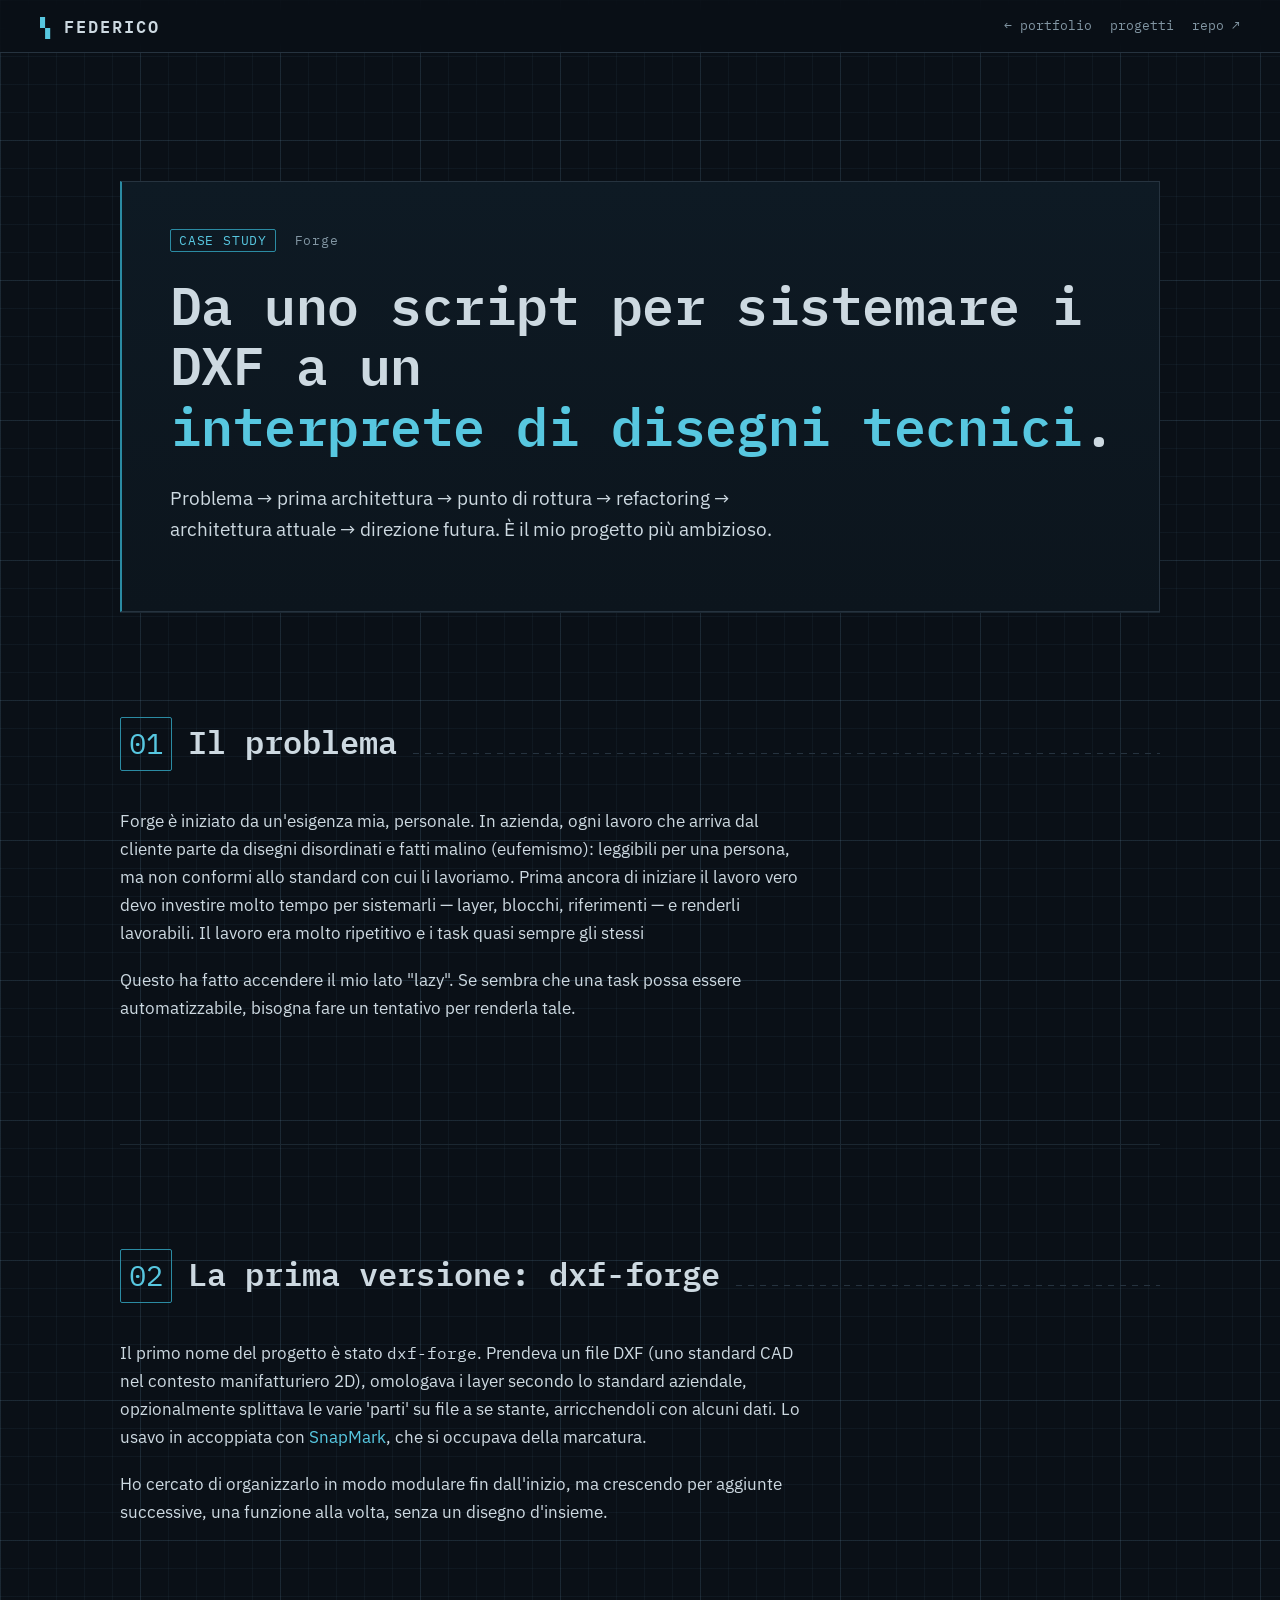
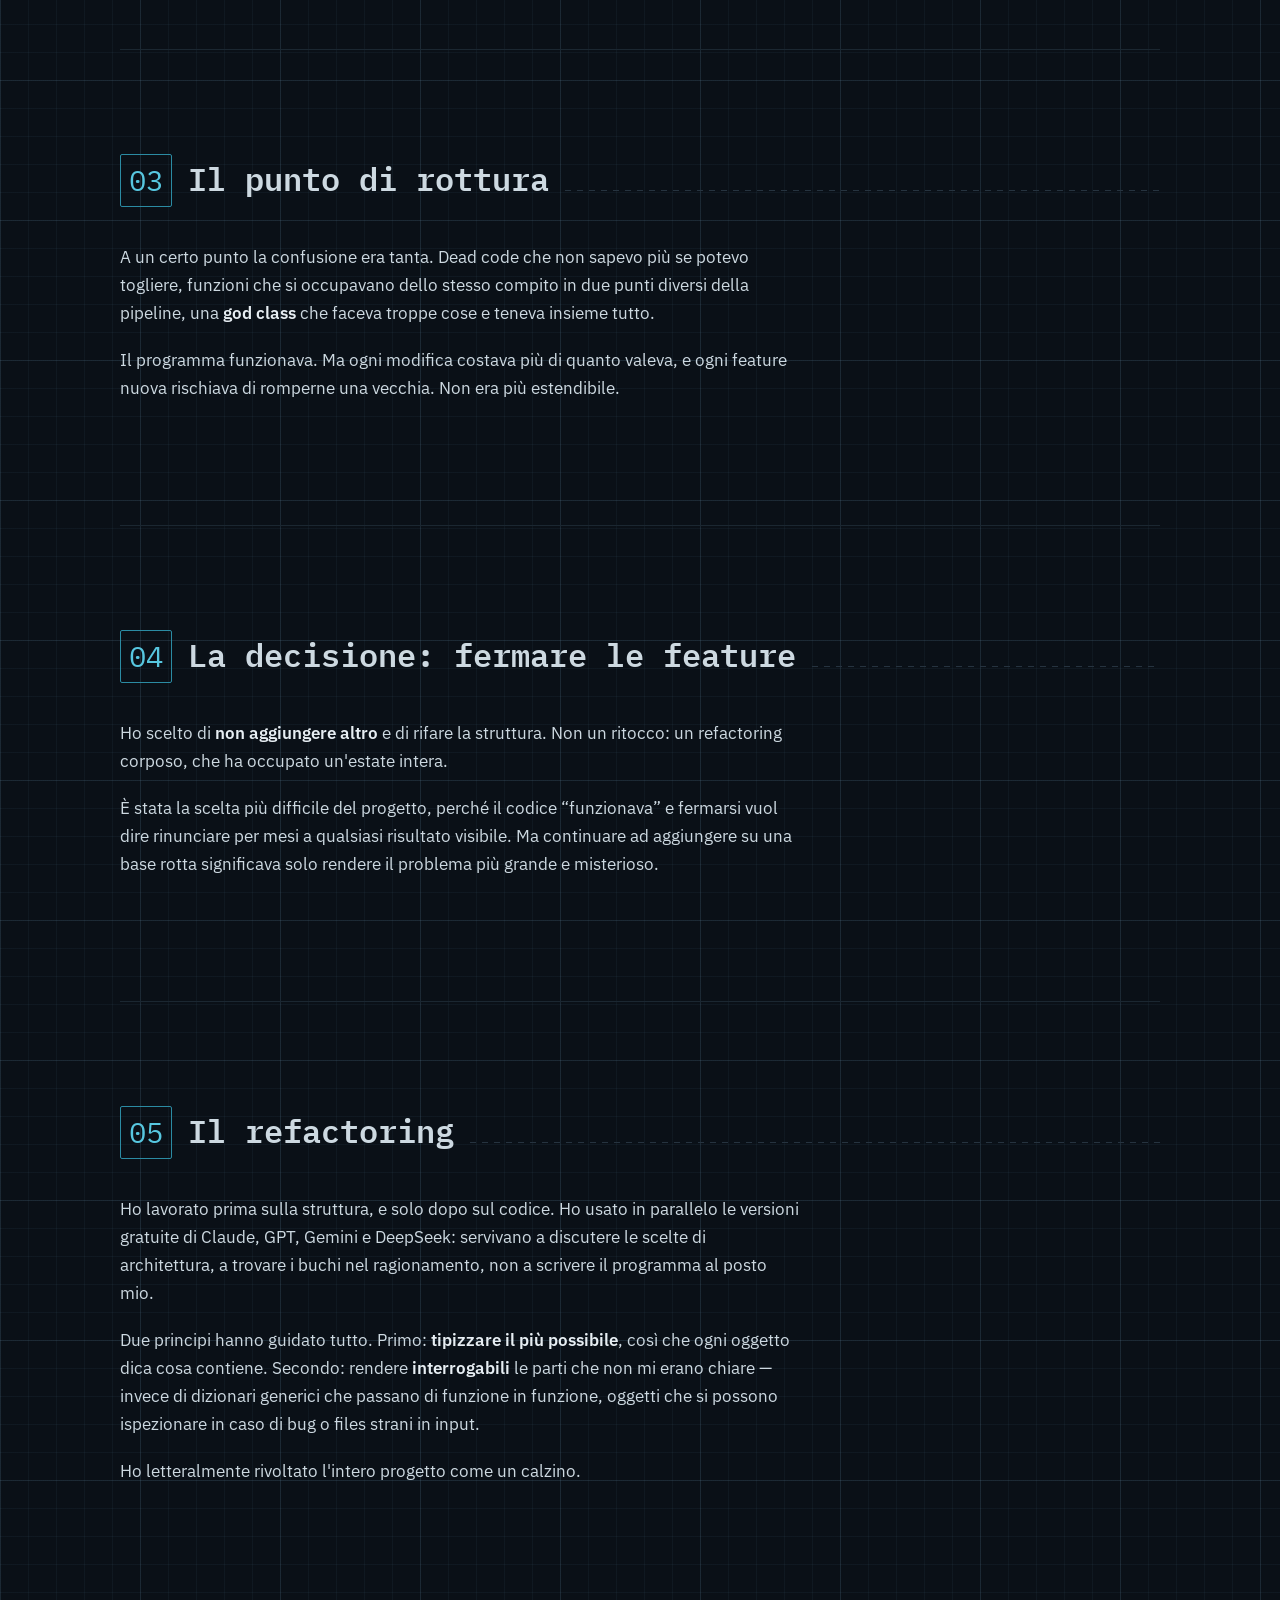
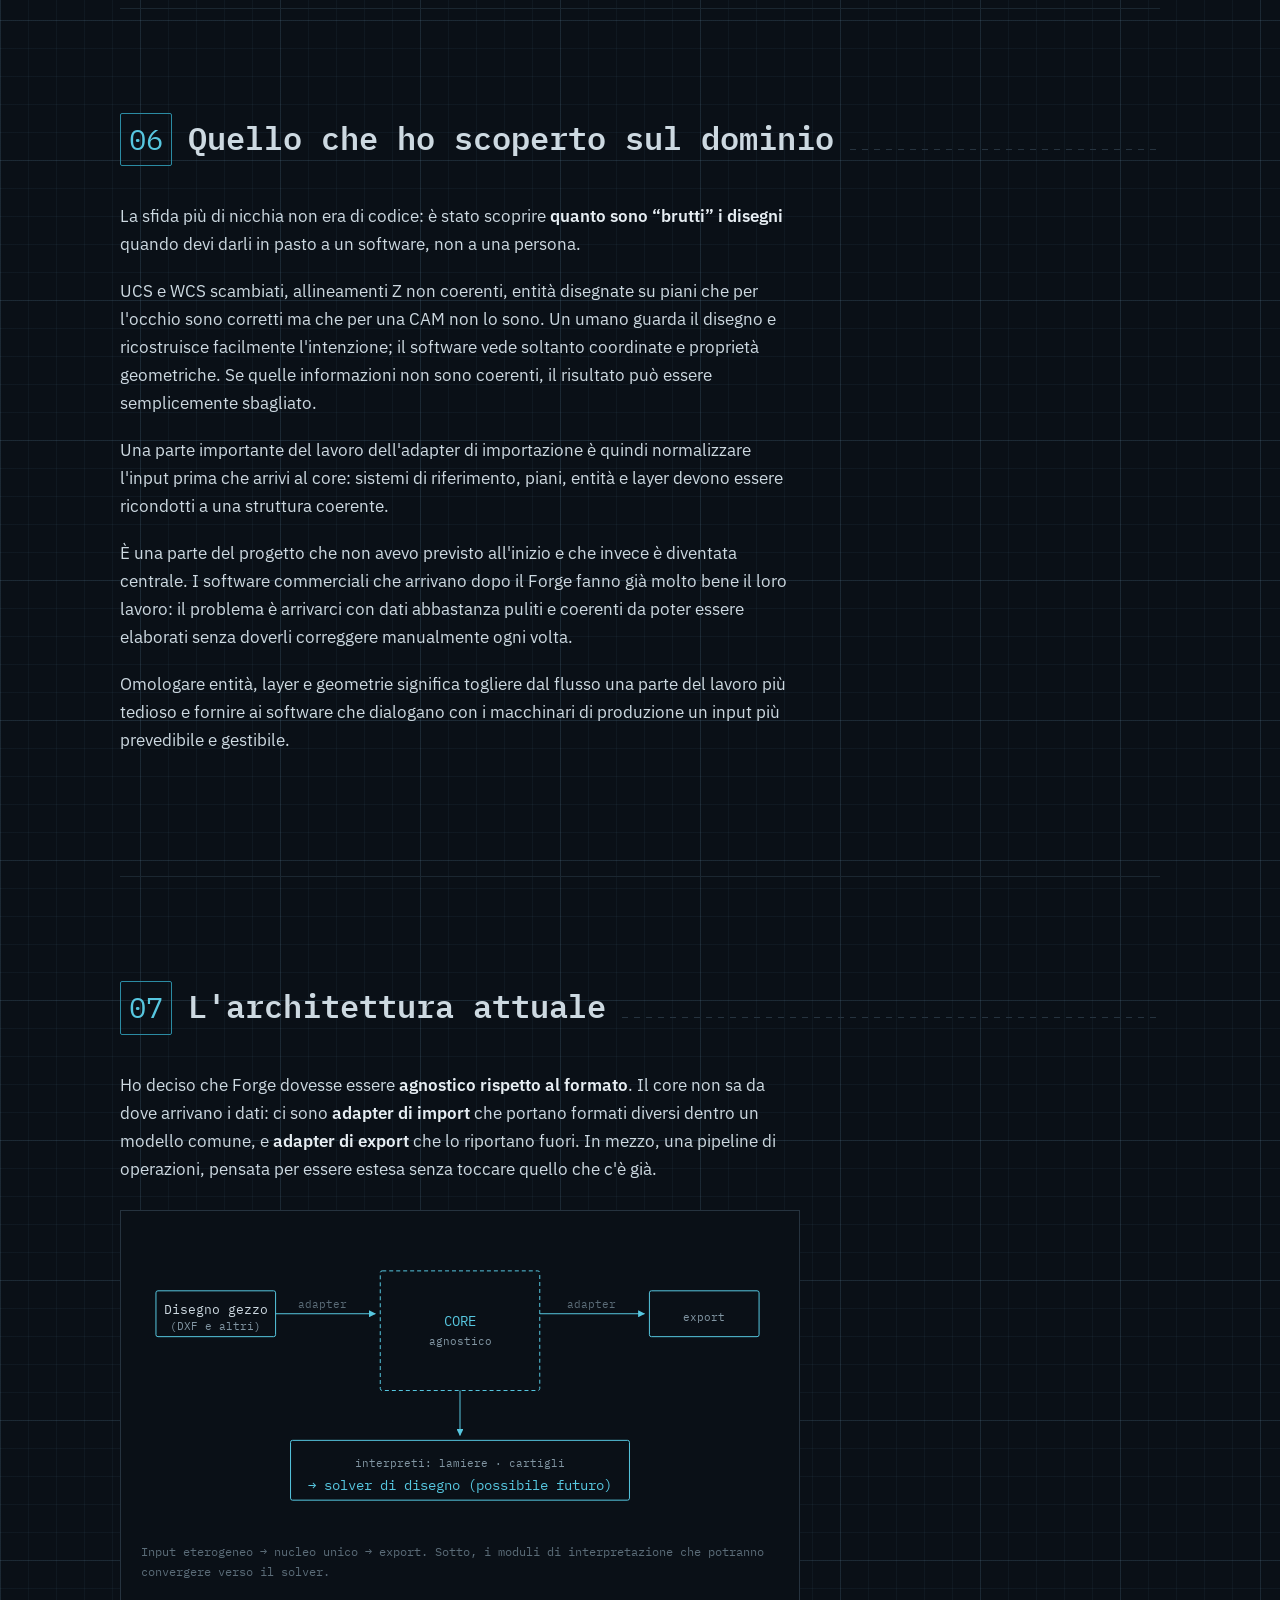
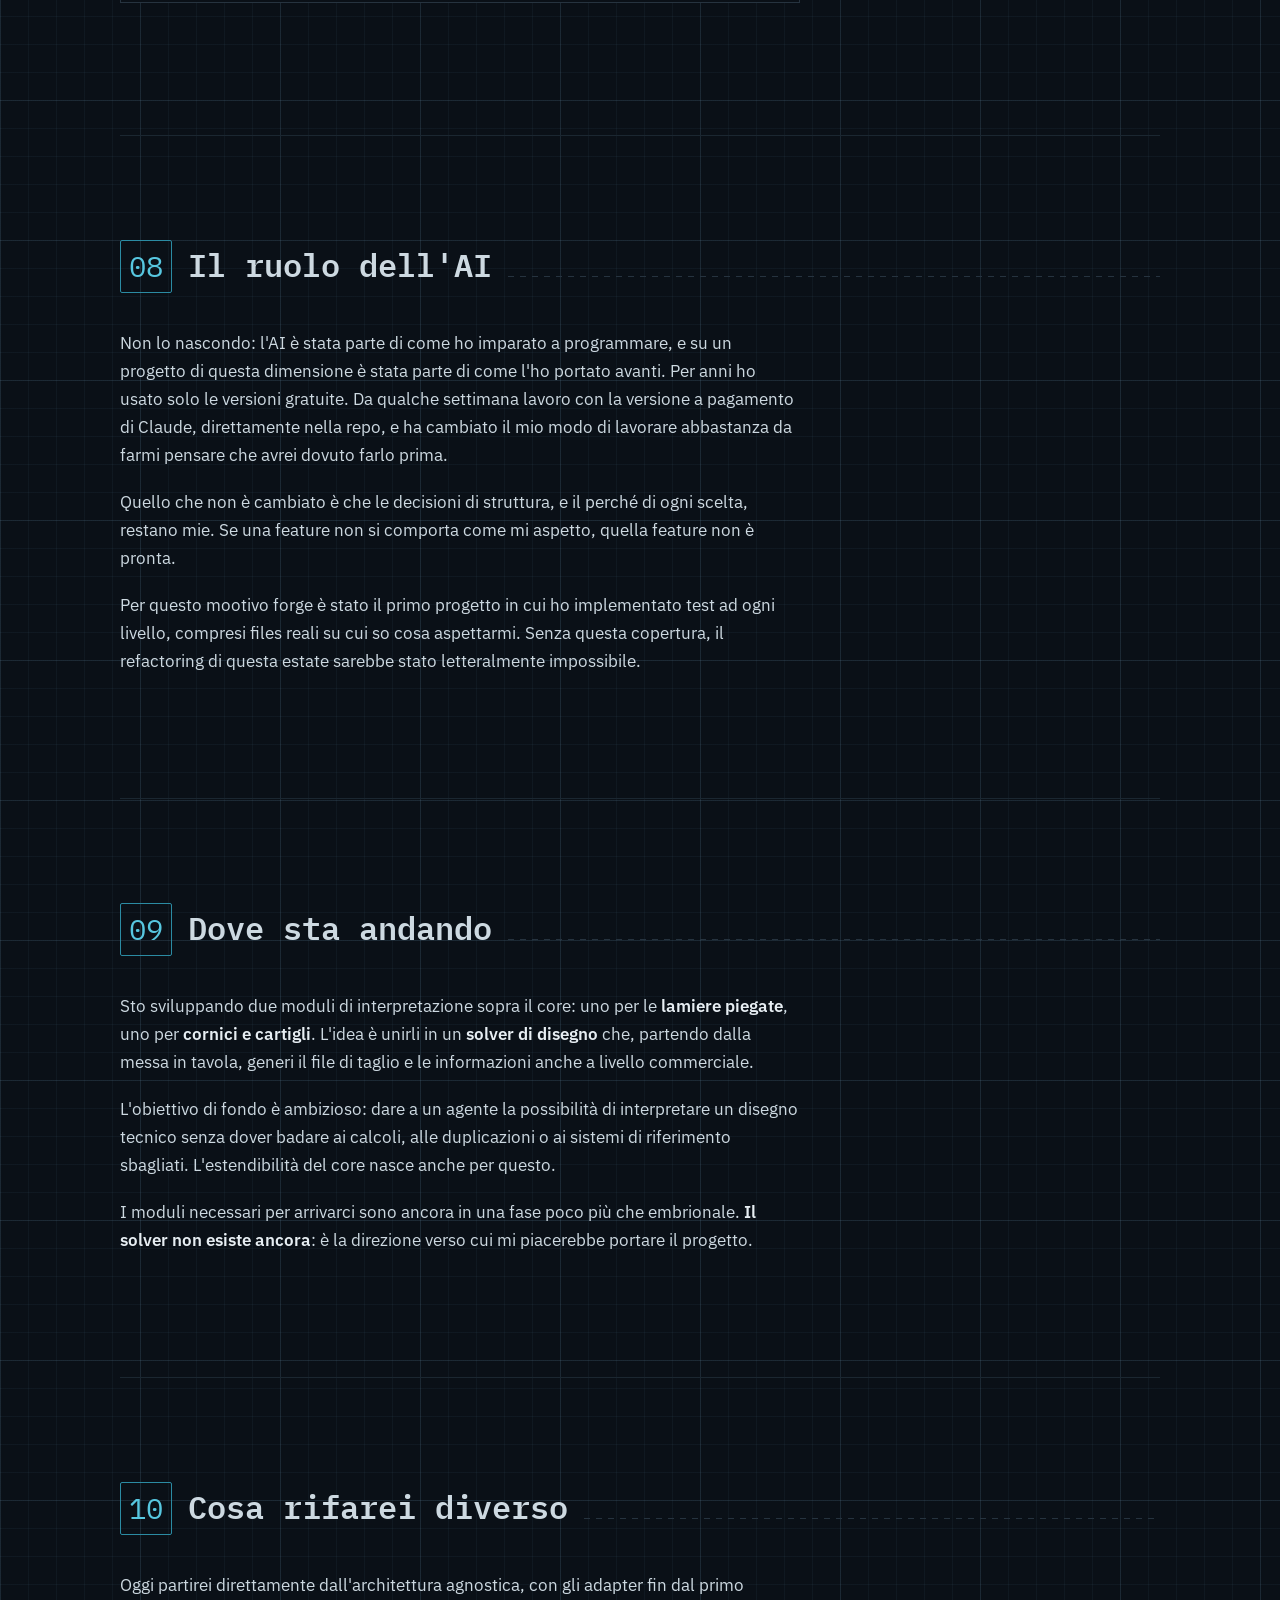
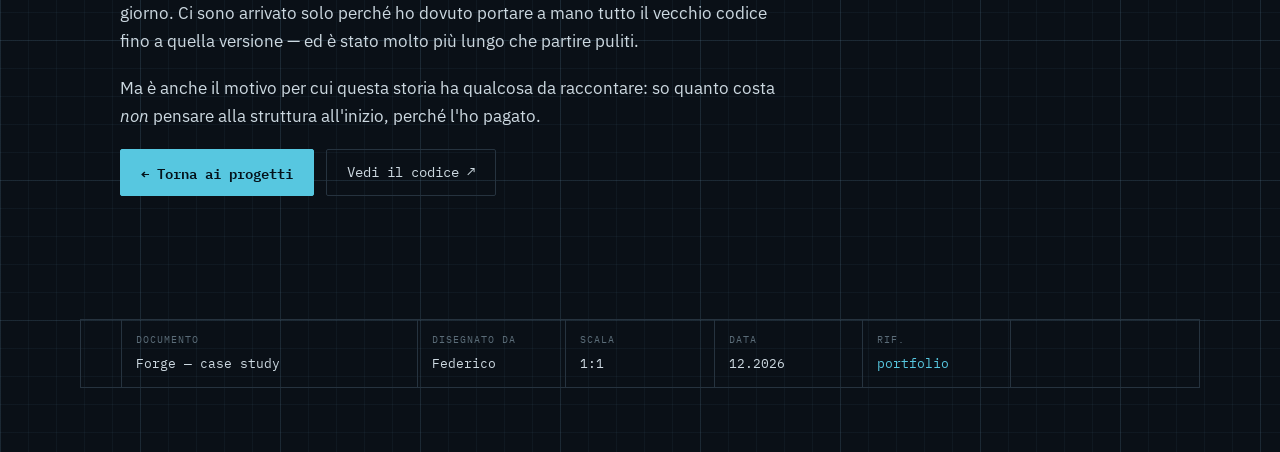
==== commit 12c18a53: "Rework hero, chi sono, SnapMark and Forge copy Co-Authored-By: Claude Sonnet 5 <noreply@anthropic.co" ====
--- a/forge.html
+++ b/forge.html
@@ -63,10 +63,11 @@
                 leggibili per una persona, ma non conformi allo standard con cui li
                 lavoriamo. Prima ancora di iniziare il lavoro vero devo investire molto
                 tempo per sistemarli — layer, blocchi, riferimenti — e renderli
-                lavorabili.
-            </p>
-            <p>
-                Volevo togliermi quel lavoro ripetitivo di dosso.
+                lavorabili. Il lavoro era molto ripetitivo e i task quasi sempre gli stessi
+            </p>
+            <p>
+                Questo ha fatto accendere il mio lato "lazy". 
+                Se sembra che una task possa essere automatizzabile, bisogna fare un tentativo per renderla tale.
             </p>
         </div>
     </section>
@@ -80,14 +81,15 @@
         </div>
         <div class="prose">
             <p>
-                All'inizio si chiamava <span class="mono">dxf-forge</span>. Prendeva un
-                DXF, omologava i layer secondo lo standard aziendale, e splittava i file
-                aggiungendo i dati. Lo usavo in accoppiata con
+                Il primo nome del progetto è stato <span class="mono">dxf-forge</span>. Prendeva un file
+                DXF (uno standard CAD nel contesto manifatturiero 2D), omologava i layer secondo lo standard aziendale, 
+                opzionalmente splittava le varie 'parti' su file a se stante, 
+                arricchendoli con alcuni dati. Lo usavo in accoppiata con
                 <a href="index.html#snapmark">SnapMark</a>, che si occupava della
                 marcatura.
             </p>
             <p>
-                Era già organizzato discretamente. Ma era cresciuto per aggiunte
+                Ho cercato di organizzarlo in modo modulare fin dall'inizio, ma crescendo per aggiunte
                 successive, una funzione alla volta, senza un disegno d'insieme.
             </p>
         </div>
@@ -103,8 +105,8 @@
         <div class="prose">
             <p>
                 A un certo punto la confusione era tanta. Dead code che non sapevo più
-                se potevo togliere, funzioni duplicate con piccole differenze, e una
-                <strong>god class</strong> che faceva troppe cose e teneva insieme tutto.
+                se potevo togliere, funzioni che si occupavano dello stesso compito in due punti diversi della pipeline,
+                una <strong>god class</strong> che faceva troppe cose e teneva insieme tutto.
             </p>
             <p>
                 Il programma funzionava. Ma ogni modifica costava più di quanto valeva,
@@ -131,7 +133,7 @@
                 È stata la scelta più difficile del progetto, perché il codice
                 “funzionava” e fermarsi vuol dire rinunciare per mesi a qualsiasi
                 risultato visibile. Ma continuare ad aggiungere su una base rotta
-                significava solo rendere il problema più grande.
+                significava solo rendere il problema più grande e misterioso.
             </p>
         </div>
     </section>
@@ -156,7 +158,7 @@
                 possibile</strong>, così che ogni oggetto dica cosa contiene. Secondo:
                 rendere <strong>interrogabili</strong> le parti che non mi erano chiare —
                 invece di dizionari generici che passano di funzione in funzione, oggetti
-                che si possono ispezionare e a cui si possono fare domande.
+                che si possono ispezionare in caso di bug o files strani in input.
             </p>
             <p>
                 Ho letteralmente rivoltato l'intero progetto come un calzino.
@@ -178,14 +180,27 @@
                 pasto a un software, non a una persona.
             </p>
             <p>
-                UCS e WCS scambiati, allineamenti Z non compatibili, entità disegnate
-                su piani che per l'occhio sono “giusti” e per una CAM no. Un umano
-                guarda il foglio e capisce; il software prende le coordinate così come
-                sono e sbaglia. Gran parte del lavoro dell'adapter di caricamento è
-                proprio raddrizzare queste cose prima che arrivino al core.
-            </p>
-            <p>
-                Questa comprensione è diventata parte del progetto quanto l'architettura.
+                UCS e WCS scambiati, allineamenti Z non coerenti, entità disegnate su piani che per 
+                l'occhio sono corretti ma che per una CAM non lo sono. Un umano guarda il disegno e 
+                ricostruisce facilmente l'intenzione; il software vede soltanto coordinate e 
+                proprietà geometriche. Se quelle informazioni non sono coerenti, il risultato può 
+                essere semplicemente sbagliato.
+            </p>
+            <p>
+                Una parte importante del lavoro dell'adapter di importazione è quindi normalizzare 
+                l'input prima che arrivi al core: sistemi di riferimento, piani, entità e layer 
+                devono essere ricondotti a una struttura coerente.
+            </p>
+            <p>
+                È una parte del progetto che non avevo previsto all'inizio e che invece è diventata 
+                centrale. I software commerciali che arrivano dopo il Forge fanno già molto bene il 
+                loro lavoro: il problema è arrivarci con dati abbastanza puliti e coerenti da poter 
+                essere elaborati senza doverli correggere manualmente ogni volta.
+            </p>
+            <p>
+                Omologare entità, layer e geometrie significa togliere dal flusso una parte del 
+                lavoro più tedioso e fornire ai software che dialogano con i macchinari di 
+                produzione un input più prevedibile e gestibile.
             </p>
         </div>
     </section>
@@ -216,11 +231,11 @@
                         </marker>
                     </defs>
                     <g class="d-dim">
-                        <rect x="20" y="60" width="110" height="46" rx="2"/>
-                        <text x="75" y="80">DXF</text>
-                        <text x="75" y="96" class="d-small">e altri</text>
+                        <rect x="15" y="60" width="120" height="46" rx="2"/>
+                        <text x="75" y="80">Disegno gezzo</text>
+                        <text x="75" y="96" class="d-small">(DXF e altri)</text>
                     </g>
-                    <line x1="130" y1="83" x2="235" y2="83" marker-end="url(#arrow)"/>
+                    <line x1="135" y1="83" x2="235" y2="83" marker-end="url(#arrow)"/>
                     <text x="182" y="74" class="d-small d-mid">adapter</text>
 
                     <g class="d-core">
@@ -238,14 +253,14 @@
 
                     <line x1="320" y1="160" x2="320" y2="205" marker-end="url(#arrow)"/>
                     <g class="d-dim">
-                        <rect x="180" y="210" width="280" height="60" rx="2"/>
+                        <rect x="150" y="210" width="340" height="60" rx="2"/>
                         <text x="320" y="234" class="d-small">interpreti: lamiere · cartigli</text>
-                        <text x="320" y="256" class="d-strong">→ solver di disegno</text>
+                        <text x="320" y="256" class="d-strong">→ solver di disegno (possibile futuro)</text>
                     </g>
                 </svg>
                 <figcaption>
                     Input eterogeneo → nucleo unico → export. Sotto, i moduli di
-                    interpretazione che stanno convergendo verso il solver.
+                    interpretazione che potranno convergere verso il solver.
                 </figcaption>
             </figure>
         </div>
@@ -269,8 +284,13 @@
             </p>
             <p>
                 Quello che non è cambiato è che le decisioni di struttura, e il perché
-                di ogni scelta, restano mie. Se non so spiegare una riga, quella riga
-                non è pronta (non esageriamo, ma mi piace capire cosa è stato fatto, ecco).
+                di ogni scelta, restano mie. Se una feature non si comporta come mi aspetto,
+                quella feature non è pronta.
+            </p>
+            <p>
+                Per questo mootivo forge è stato il primo progetto in cui ho implementato test ad ogni 
+                livello, compresi files reali su cui so cosa aspettarmi. Senza questa copertura, il refactoring
+                di questa estate sarebbe stato letteralmente impossibile.
             </p>
         </div>
     </section>
@@ -291,10 +311,14 @@
                 informazioni anche a livello commerciale.
             </p>
             <p>
-                L'obiettivo di fondo è ambizioso: dare a un agente la possibilità di
-                interpretare un disegno tecnico senza dover badare ai calcoli, alle
-                duplicazioni, ai sistemi di riferimento sbagliati. È in costruzione, ma
-                è la direzione.
+                L'obiettivo di fondo è ambizioso: dare a un agente la possibilità di interpretare 
+                un disegno tecnico senza dover badare ai calcoli, alle duplicazioni o ai sistemi 
+                di riferimento sbagliati. L'estendibilità del core nasce anche per questo.
+            </p>
+            <p>
+                I moduli necessari per arrivarci sono ancora in una fase poco più che embrionale. 
+                <strong>Il solver non esiste ancora</strong>: è la direzione verso cui mi 
+                piacerebbe portare il progetto.
             </p>
         </div>
     </section>
